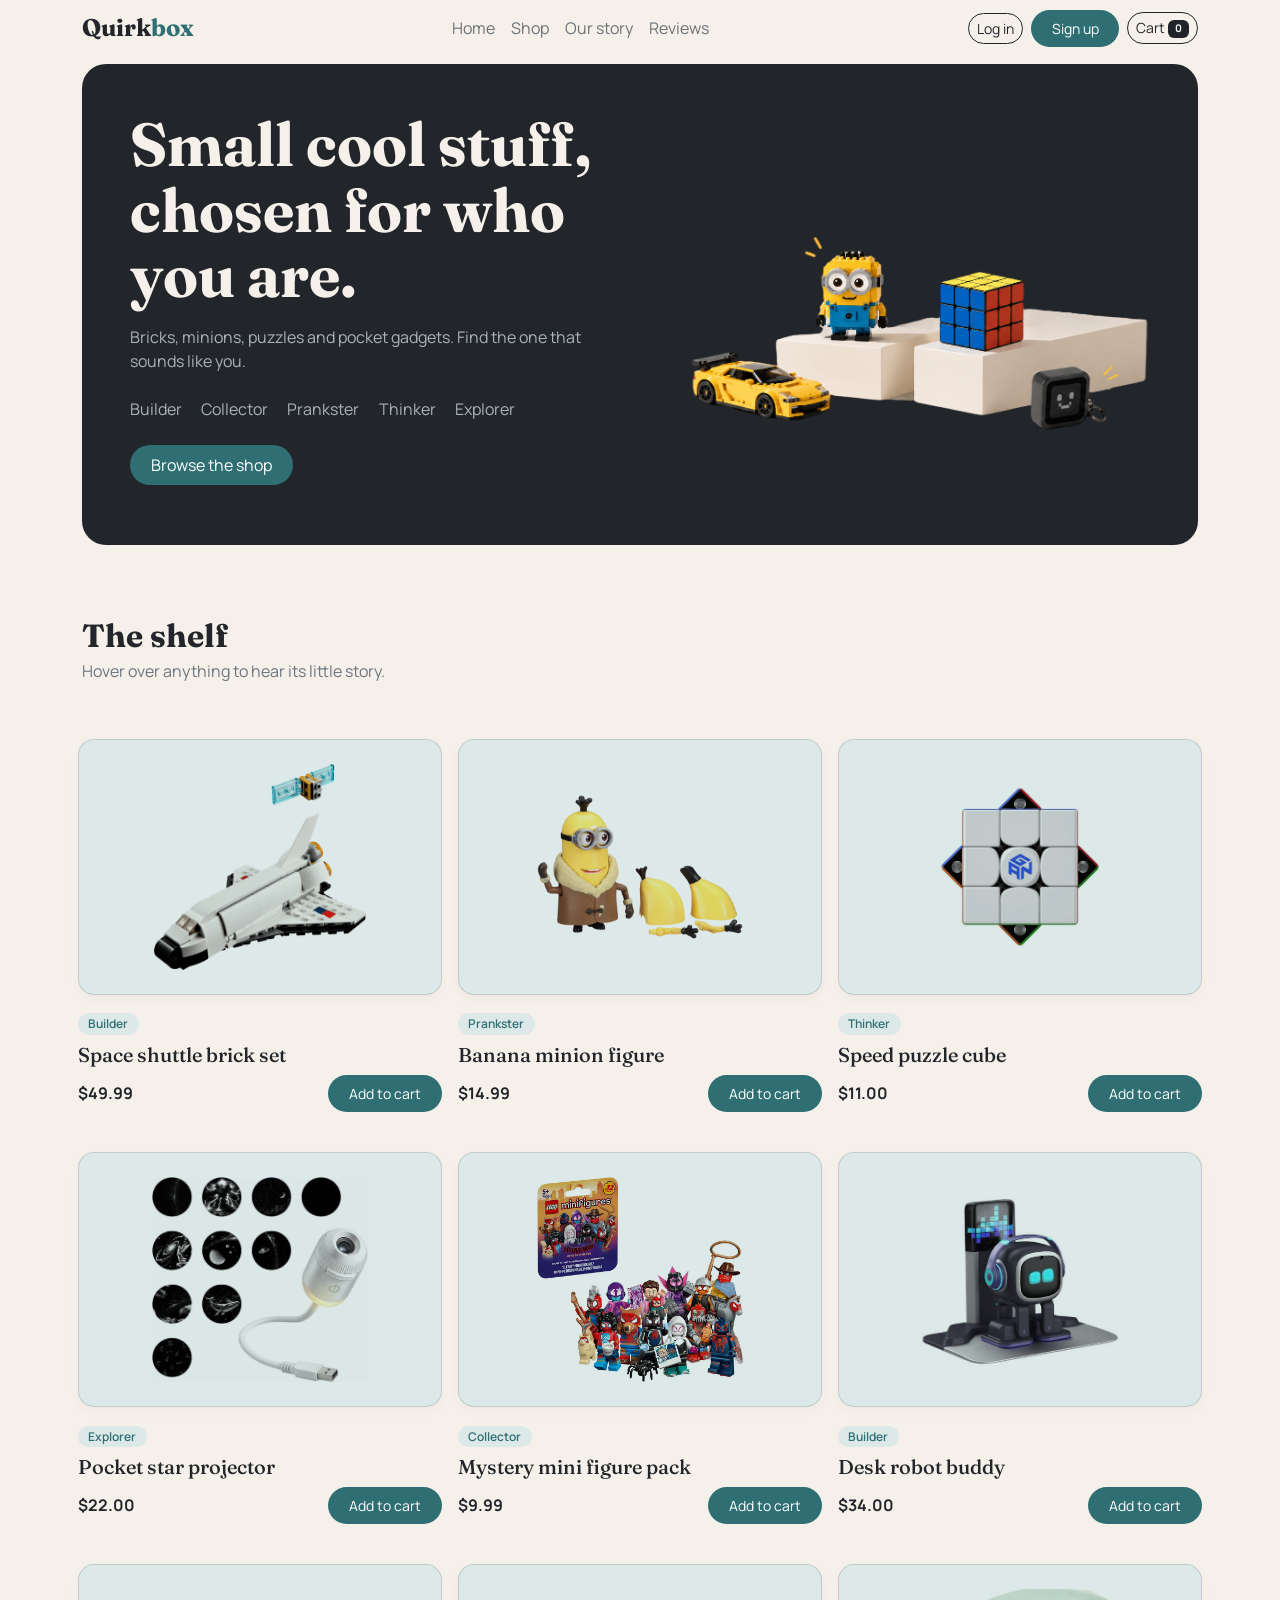
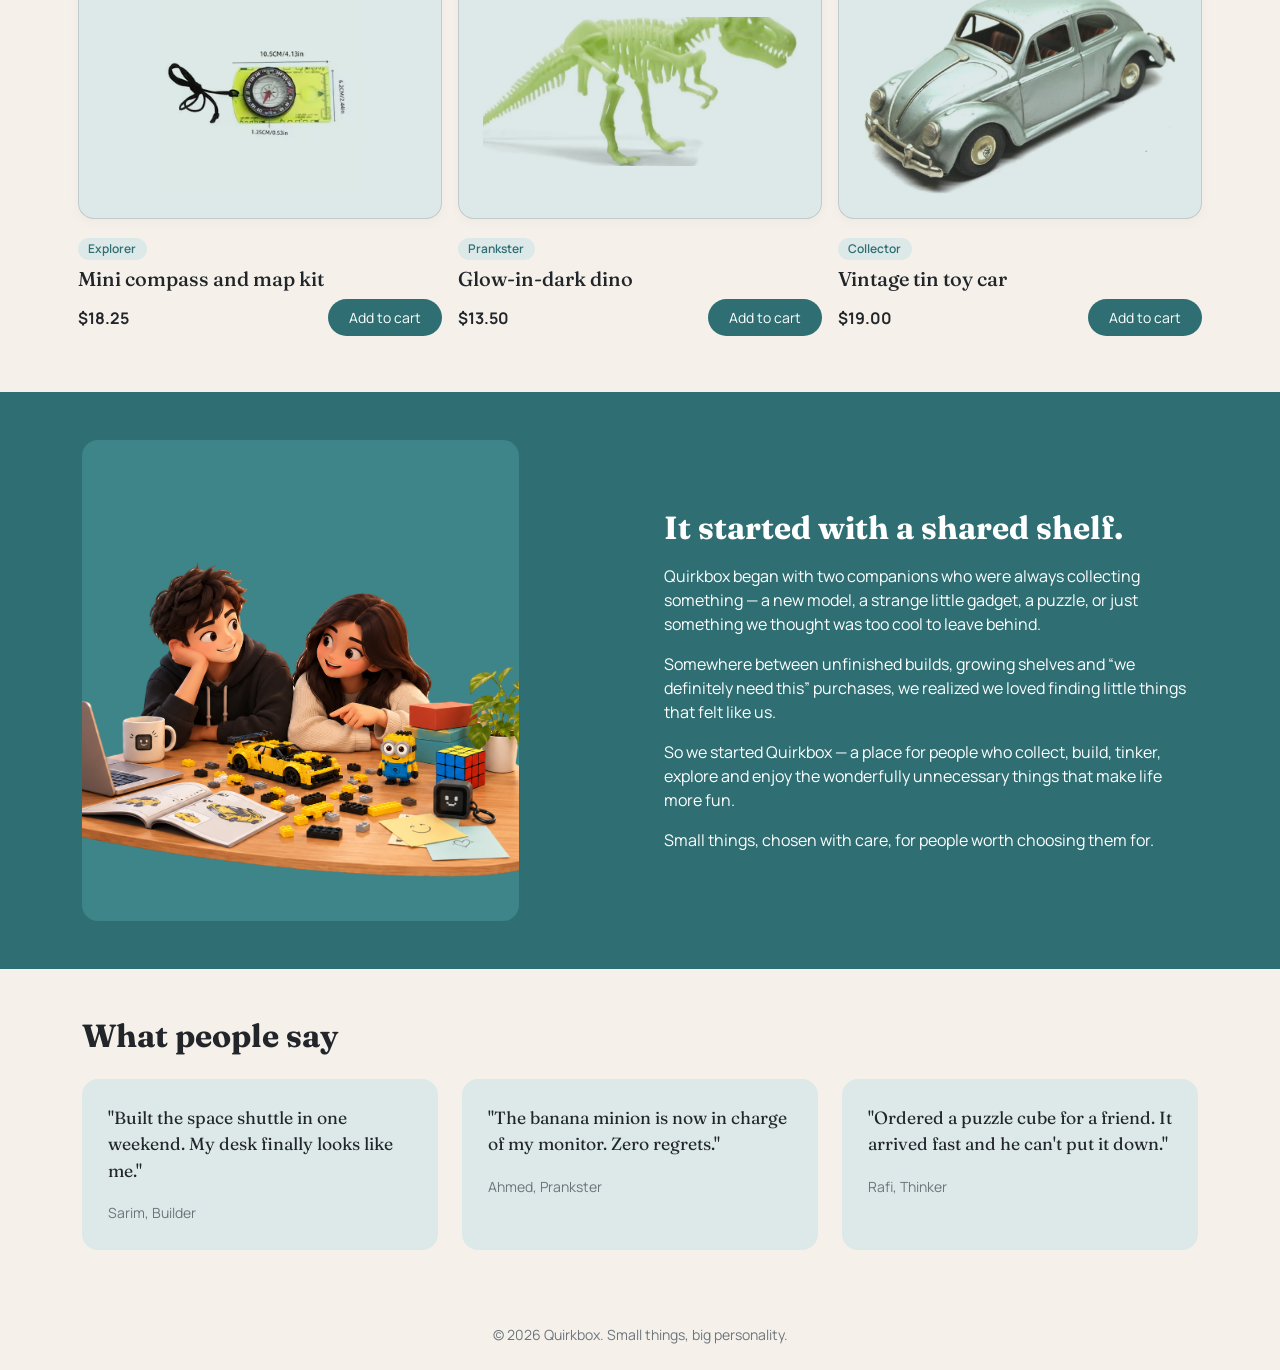
==== Lab 3/Task 2/index.html @ 5db761ca "Added Lab 3 Tasks" ====
<!DOCTYPE html>
<html lang="en">

<head>
  <meta charset="UTF-8">
  <meta name="viewport" content="width=device-width, initial-scale=1">
  <title>Quirkbox - small cool stuff for your personality</title>
  <link href="https://cdn.jsdelivr.net/npm/bootstrap@5.3.3/dist/css/bootstrap.min.css" rel="stylesheet">
  <link
    href="https://fonts.googleapis.com/css2?family=Fraunces:opsz,wght@9..144,500;9..144,700&family=Manrope:wght@400;500;600&display=swap"
    rel="stylesheet">
  <link href="style.css" rel="stylesheet">
</head>

<body>

  <nav class="navbar navbar-expand-md sticky-top">
    <div class="container">
      <a class="brand" href="#home">Quirk<span>box</span></a>
      <button class="navbar-toggler" data-bs-toggle="collapse" data-bs-target="#menu"><span
          class="navbar-toggler-icon"></span></button>
      <div class="collapse navbar-collapse" id="menu">
        <ul class="navbar-nav mx-auto">
          <li class="nav-item"><a class="nav-link" href="#home">Home</a></li>
          <li class="nav-item"><a class="nav-link" href="#shop">Shop</a></li>
          <li class="nav-item"><a class="nav-link" href="#story">Our story</a></li>
          <li class="nav-item"><a class="nav-link" href="#reviews">Reviews</a></li>
        </ul>
        <div class="d-flex align-items-center gap-2">
          <a class="btn btn-line btn-sm" href="login.html">Log in</a>
          <a class="btn btn-ink btn-sm" href="signup.html">Sign up</a>
          <button class="btn btn-line btn-sm" data-bs-toggle="offcanvas" data-bs-target="#cartPanel">Cart <span
              class="badge bg-dark">0</span></button>
        </div>
      </div>
    </div>
  </nav>

  <div class="container mt-2" id="home">
    <header class="hero">
      <div class="row g-0 align-items-stretch">
        <div class="col-lg-6 p-4 p-md-5">
          <h1>Small cool stuff, chosen for who you are.</h1>
          <p class="my-3" style="color:#aab3b6;max-width:30rem">Bricks, minions, puzzles and pocket gadgets. Find the
            one that sounds like you.</p>
          <div class="types mt-4">
            <a href="#shop">Builder</a><a href="#shop">Collector</a><a href="#shop">Prankster</a><a
              href="#shop">Thinker</a><a href="#shop">Explorer</a>
          </div>
          <a href="#shop" class="btn btn-ink mt-4">Browse the shop</a>
        </div>
        <div class="col-lg-6">
          <div class="d-flex align-items-end justify-content-center h-100"><img class="hero-png" src="./img/hero.png"
              alt="Hero image"></div>
        </div>
      </div>
    </header>
  </div>

  <main class="container py-5 mt-4" id="shop">
    <h2 class="mb-1">The shelf</h2>
    <p class="text-secondary mb-5">Hover over anything to hear its little story.</p>
    <div class="row g-4">
      <div class="col-md-6 col-lg-4 p-lg-2">
        <article class="item">
          <div class="ratio img-box" style="--bs-aspect-ratio:70%"><img src="./img/space_shuttle.png"
              alt="Space shuttle brick set">
            <div class="hover-story">Ten thousand bricks, one very patient Saturday.</div>
          </div>
          <div class="pt-3">
            <span class="tag">Builder</span>
            <h3 class="h5 mt-2 mb-2">Space shuttle brick set</h3>
            <div class="d-flex justify-content-between align-items-center">
              <b>$49.99</b>
              <button class="btn btn-ink btn-sm" data-bs-toggle="offcanvas" data-bs-target="#cartPanel">Add to
                cart</button>
            </div>
          </div>
        </article>
      </div>
      <div class="col-md-6 col-lg-4 p-lg-2">
        <article class="item">
          <div class="ratio img-box" style="--bs-aspect-ratio:70%"><img src="./img/banana_minion.avif"
              alt="Banana minion figure">
            <div class="hover-story">Guards your desk and judges your snacks.</div>
          </div>
          <div class="pt-3">
            <span class="tag">Prankster</span>
            <h3 class="h5 mt-2 mb-2">Banana minion figure</h3>
            <div class="d-flex justify-content-between align-items-center">
              <b>$14.99</b>
              <button class="btn btn-ink btn-sm" data-bs-toggle="offcanvas" data-bs-target="#cartPanel">Add to
                cart</button>
            </div>
          </div>
        </article>
      </div>
      <div class="col-md-6 col-lg-4 p-lg-2">
        <article class="item">
          <div class="ratio img-box" style="--bs-aspect-ratio:70%"><img src="./img/speed_cube.webp" alt="Speed puzzle cube">
            <div class="hover-story">Solved in a minute by someone. Not you. Yet.</div>
          </div>
          <div class="pt-3">
            <span class="tag">Thinker</span>
            <h3 class="h5 mt-2 mb-2">Speed puzzle cube</h3>
            <div class="d-flex justify-content-between align-items-center">
              <b>$11.00</b>
              <button class="btn btn-ink btn-sm" data-bs-toggle="offcanvas" data-bs-target="#cartPanel">Add to
                cart</button>
            </div>
          </div>
        </article>
      </div>
      <div class="col-md-6 col-lg-4 p-lg-2">
        <article class="item">
          <div class="ratio img-box" style="--bs-aspect-ratio:70%"><img src="./img/pocket_projector.webp"
              alt="Pocket star projector">
            <div class="hover-story">Turns the ceiling into a road trip at midnight.</div>
          </div>
          <div class="pt-3">
            <span class="tag">Explorer</span>
            <h3 class="h5 mt-2 mb-2">Pocket star projector</h3>
            <div class="d-flex justify-content-between align-items-center">
              <b>$22.00</b>
              <button class="btn btn-ink btn-sm" data-bs-toggle="offcanvas" data-bs-target="#cartPanel">Add to
                cart</button>
            </div>
          </div>
        </article>
      </div>
      <div class="col-md-6 col-lg-4 p-lg-2">
        <article class="item">
          <div class="ratio img-box" style="--bs-aspect-ratio:70%"><img src="./img/mystery minifigure.webp"
              alt="Mystery mini figure pack">
            <div class="hover-story">You never know who's inside until it's too late.</div>
          </div>
          <div class="pt-3">
            <span class="tag">Collector</span>
            <h3 class="h5 mt-2 mb-2">Mystery mini figure pack</h3>
            <div class="d-flex justify-content-between align-items-center">
              <b>$9.99</b>
              <button class="btn btn-ink btn-sm" data-bs-toggle="offcanvas" data-bs-target="#cartPanel">Add to
                cart</button>
            </div>
          </div>
        </article>
      </div>
      <div class="col-md-6 col-lg-4 p-lg-2">
        <article class="item">
          <div class="ratio img-box" style="--bs-aspect-ratio:70%"><img src="./img/desk robot.jpg" alt="Desk robot buddy">
            <div class="hover-story">Silent coworker. Great listener. Never steals lunch.</div>
          </div>
          <div class="pt-3">
            <span class="tag">Builder</span>
            <h3 class="h5 mt-2 mb-2">Desk robot buddy</h3>
            <div class="d-flex justify-content-between align-items-center">
              <b>$34.00</b>
              <button class="btn btn-ink btn-sm" data-bs-toggle="offcanvas" data-bs-target="#cartPanel">Add to
                cart</button>
            </div>
          </div>
        </article>
      </div>
      <div class="col-md-6 col-lg-4 p-lg-2">
        <article class="item">
          <div class="ratio img-box" style="--bs-aspect-ratio:70%"><img src="./img/compass map.avif"
              alt="Mini compass and map kit">
            <div class="hover-story">For people who still trust north over a signal bar.</div>
          </div>
          <div class="pt-3">
            <span class="tag">Explorer</span>
            <h3 class="h5 mt-2 mb-2">Mini compass and map kit</h3>
            <div class="d-flex justify-content-between align-items-center">
              <b>$18.25</b>
              <button class="btn btn-ink btn-sm" data-bs-toggle="offcanvas" data-bs-target="#cartPanel">Add to
                cart</button>
            </div>
          </div>
        </article>
      </div>
      <div class="col-md-6 col-lg-4 p-lg-2">
        <article class="item">
          <div class="ratio img-box" style="--bs-aspect-ratio:70%"><img src="./img/glowing dino.webp"
              alt="Glow-in-dark dino">
            <div class="hover-story">Small roar, big surprise when the lights go out.</div>
          </div>
          <div class="pt-3">
            <span class="tag">Prankster</span>
            <h3 class="h5 mt-2 mb-2">Glow-in-dark dino</h3>
            <div class="d-flex justify-content-between align-items-center">
              <b>$13.50</b>
              <button class="btn btn-ink btn-sm" data-bs-toggle="offcanvas" data-bs-target="#cartPanel">Add to
                cart</button>
            </div>
          </div>
        </article>
      </div>
      <div class="col-md-6 col-lg-4 p-lg-2">
        <article class="item">
          <div class="ratio img-box" style="--bs-aspect-ratio:70%"><img src="./img/vintage car toy.webp"
              alt="Vintage tin toy car">
            <div class="hover-story">Looks like it raced through 1962 and won.</div>
          </div>
          <div class="pt-3">
            <span class="tag">Collector</span>
            <h3 class="h5 mt-2 mb-2">Vintage tin toy car</h3>
            <div class="d-flex justify-content-between align-items-center">
              <b>$19.00</b>
              <button class="btn btn-ink btn-sm" data-bs-toggle="offcanvas" data-bs-target="#cartPanel">Add to
                cart</button>
            </div>
          </div>
        </article>
      </div>
    </div>
  </main>

  <section class="py-5 story-band" id="story">
    <div class="container">
      <div class="row align-items-center g-5">
        <div class="col-lg-5">
          <div class="ratio img-box" style="--bs-aspect-ratio:110%"><img src="./img/story.png" alt="Our story"></div>
        </div>
        <div class="col-lg-6 offset-lg-1">
          <h2>It started with a shared shelf.</h2>
          <p class="mt-3">Quirkbox began with two companions who were always collecting something — a new model, a strange little gadget, a puzzle, or just something we thought was too cool to leave behind.</p>
          <p>Somewhere between unfinished builds, growing shelves and “we definitely need this” purchases, we realized we loved finding little things that felt like us.</p>
          <p class="mt-3">So we started Quirkbox — a place for people who collect, build, tinker, explore and enjoy the wonderfully unnecessary things that make life more fun.</p>
          <p class="mb-0">Small things, chosen with care, for people worth choosing them for.</p>
        </div>
      </div>
    </div>
  </section>

  <section class="py-5" id="reviews">
    <div class="container">
      <h2 class="mb-4">What people say</h2>
      <div class="row g-4">
        <div class="col-md-4">
          <div class="review">
            <p>"Built the space shuttle in one weekend. My desk finally looks like me."</p><small
              class="text-secondary">Sarim, Builder</small>
          </div>
        </div>
        <div class="col-md-4">
          <div class="review">
            <p>"The banana minion is now in charge of my monitor. Zero regrets."</p><small class="text-secondary">Ahmed,
              Prankster</small>
          </div>
        </div>
        <div class="col-md-4">
          <div class="review">
            <p>"Ordered a puzzle cube for a friend. It arrived fast and he can't put it down."</p><small
              class="text-secondary">Rafi, Thinker</small>
          </div>
        </div>
      </div>
    </div>
  </section>

  <footer class="py-4 text-center text-secondary"><small>&copy; 2026 Quirkbox. Small things, big personality.</small>
  </footer>

  <div class="offcanvas offcanvas-end" id="cartPanel">
    <div class="offcanvas-header">
      <h3 class="m-0">Your cart</h3><button class="btn-close" data-bs-dismiss="offcanvas"></button>
    </div>
    <div class="offcanvas-body d-flex flex-column">
      <div class="flex-grow-1">
        <p class="text-secondary mt-3">Your cart is empty. Pick something from the shelf.</p>
      </div>
      <div class="border-top pt-3">
        <div class="d-flex justify-content-between fs-5 mb-3"><span>Total</span><b>$0.00</b></div>
        <button class="btn btn-ink w-100" data-bs-toggle="modal" data-bs-target="#checkoutModal">Checkout</button>
      </div>
    </div>
  </div>

  <div class="modal fade" id="checkoutModal" tabindex="-1">
    <div class="modal-dialog modal-dialog-centered">
      <div class="modal-content">
        <div class="modal-header border-0">
          <h3 class="m-0">Checkout</h3><button class="btn-close" data-bs-dismiss="modal"></button>
        </div>
        <form class="modal-body">
          <input class="form-control mb-3" placeholder="Full name" required>
          <input class="form-control mb-3" placeholder="Street address" required>
          <input class="form-control mb-3" placeholder="City" required>
          <select class="form-select mb-3">
            <option>Cash on delivery</option>
            <option>Card</option>
            <option>UPI</option>
          </select>
          <div class="d-flex justify-content-between fs-5 mb-3"><span>Total</span><b>$0.00</b></div>
          <button class="btn btn-ink w-100">Place order</button>
        </form>
      </div>
    </div>
  </div>

  <script src="https://cdn.jsdelivr.net/npm/bootstrap@5.3.3/dist/js/bootstrap.bundle.min.js"></script>
</body>

</html>
---- Lab 3/Task 2/style.css ----
:root {
  --bg: #f5f1ea;
  --ink: #22262b;
  --teal: #2f6f73;
  --ice: #dde9e8;
  --muted: #6c7176;
}

html {
  scroll-behavior: smooth;
}

body {
  font-family: 'Manrope', sans-serif;
  background: var(--bg);
  color: var(--ink);
}

h1,
h2,
h3,
.h5,
.brand,
.story {
  font-family: 'Fraunces', serif;
}

h1,
h2,
h3,
.brand {
  font-weight: 700;
}

.navbar {
  background: var(--bg);
}

.brand {
  font-size: 1.5rem;
  color: var(--ink);
  text-decoration: none;
}

.brand span {
  color: var(--teal);
}

.nav-link {
  color: var(--muted);
}

.nav-link:hover {
  color: var(--teal);
}

.btn-ink {
  background: var(--teal);
  color: #fff;
  border-radius: 50rem;
  padding: .5rem 1.3rem;
  border: 0;
  transition: background 0.2s;
}

.btn-ink:hover {
  background: var(--ink);
  color: #fff;
}

.btn-line {
  border: 1px solid var(--ink);
  border-radius: 50rem;
  color: var(--ink);
  background: transparent;
  transition: all 0.2s;
}

.btn-line:hover {
  background: var(--ink);
  color: #fff;
}

.img-box {
  background: var(--ice);
  border-radius: 1rem;
  overflow: hidden;
}

.img-box img {
  width: 100%;
  height: 100%;
  object-fit: cover;
  transition: transform 0.4s ease;
}

.item .img-box {
  border: 1px solid rgba(34, 38, 43, 0.15);
}

.item .img-box img {
  object-fit: contain;
  padding: 1.5rem;
  mix-blend-mode: multiply;
}

.cart-img {
  width: 56px;
  flex-shrink: 0;
  border-radius: .6rem;
}

.hero {
  background: var(--ink);
  color: var(--bg);
  border-radius: 1.5rem;
  overflow: hidden;
}

.hero h1 {
  font-size: clamp(2.2rem, 5vw, 3.8rem);
  line-height: 1.08;
}

.types a {
  color: #aab3b6;
  text-decoration: none;
  border-bottom: 2px solid transparent;
  margin-right: 1.2rem;
  transition: all 0.2s;
}

.types a:hover {
  color: #fff;
  border-color: #6fc3c7;
}

.tag {
  font-size: .75rem;
  color: var(--teal);
  background: var(--ice);
  border-radius: 50rem;
  padding: .15rem .65rem;
  font-weight: 600;
}

.item {
  transition: transform 0.3s ease;
  cursor: pointer;
}

.item:hover {
  transform: translateY(-4px);
}

.item .img-box {
  position: relative;
  box-shadow: 0 4px 12px rgba(0, 0, 0, 0.03);
  transition: box-shadow 0.3s ease;
}

.item:hover .img-box {
  box-shadow: 0 12px 24px rgba(34, 38, 43, 0.15);
}

.item:hover .img-box img {
  transform: scale(1.05);
}

/* Centered Hover Story */
.hover-story {
  position: absolute;
  inset: 0;
  display: flex;
  align-items: center;
  justify-content: center;
  text-align: center;
  padding: 1.5rem;
  background: rgba(34, 38, 43, .9);
  color: var(--bg);
  font-family: 'Fraunces', serif;
  font-style: italic;
  opacity: 0;
  transform: translateY(12px);
  transition: opacity .3s ease, transform .3s ease;
}

.item:hover .hover-story,
.item:focus-within .hover-story {
  opacity: 1;
  transform: none;
}

.hero-png {
  width: 100%;
  max-height: 580px;
  object-fit: contain;
  padding: 1.5rem;
}

.story-band {
  background: var(--teal);
  color: #fff;
}

.story-band .img-box {
  background: #3d8589;
}

.auth-side {
  background: var(--teal);
  color: #fff;
  border-radius: 1.5rem;
}

.auth-side .img-box {
  background: #3d8589;
}

.auth-card {
  background: var(--ice);
  border-radius: 1.5rem;
}

.offcanvas {
  background-color: var(--bg) !important;
}

.modal-content {
  border: 0;
  border-radius: 1.25rem;
  background-color: var(--ice);
}

.review {
  background: var(--ice);
  border-radius: 1rem;
  padding: 1.6rem;
  height: 100%;
}

.review p {
  font-family: 'Fraunces', serif;
  font-size: 1.1rem;
}

.form-control:focus,
.form-select:focus {
  box-shadow: 0 0 0 .2rem var(--ice);
  border-color: var(--teal);
}
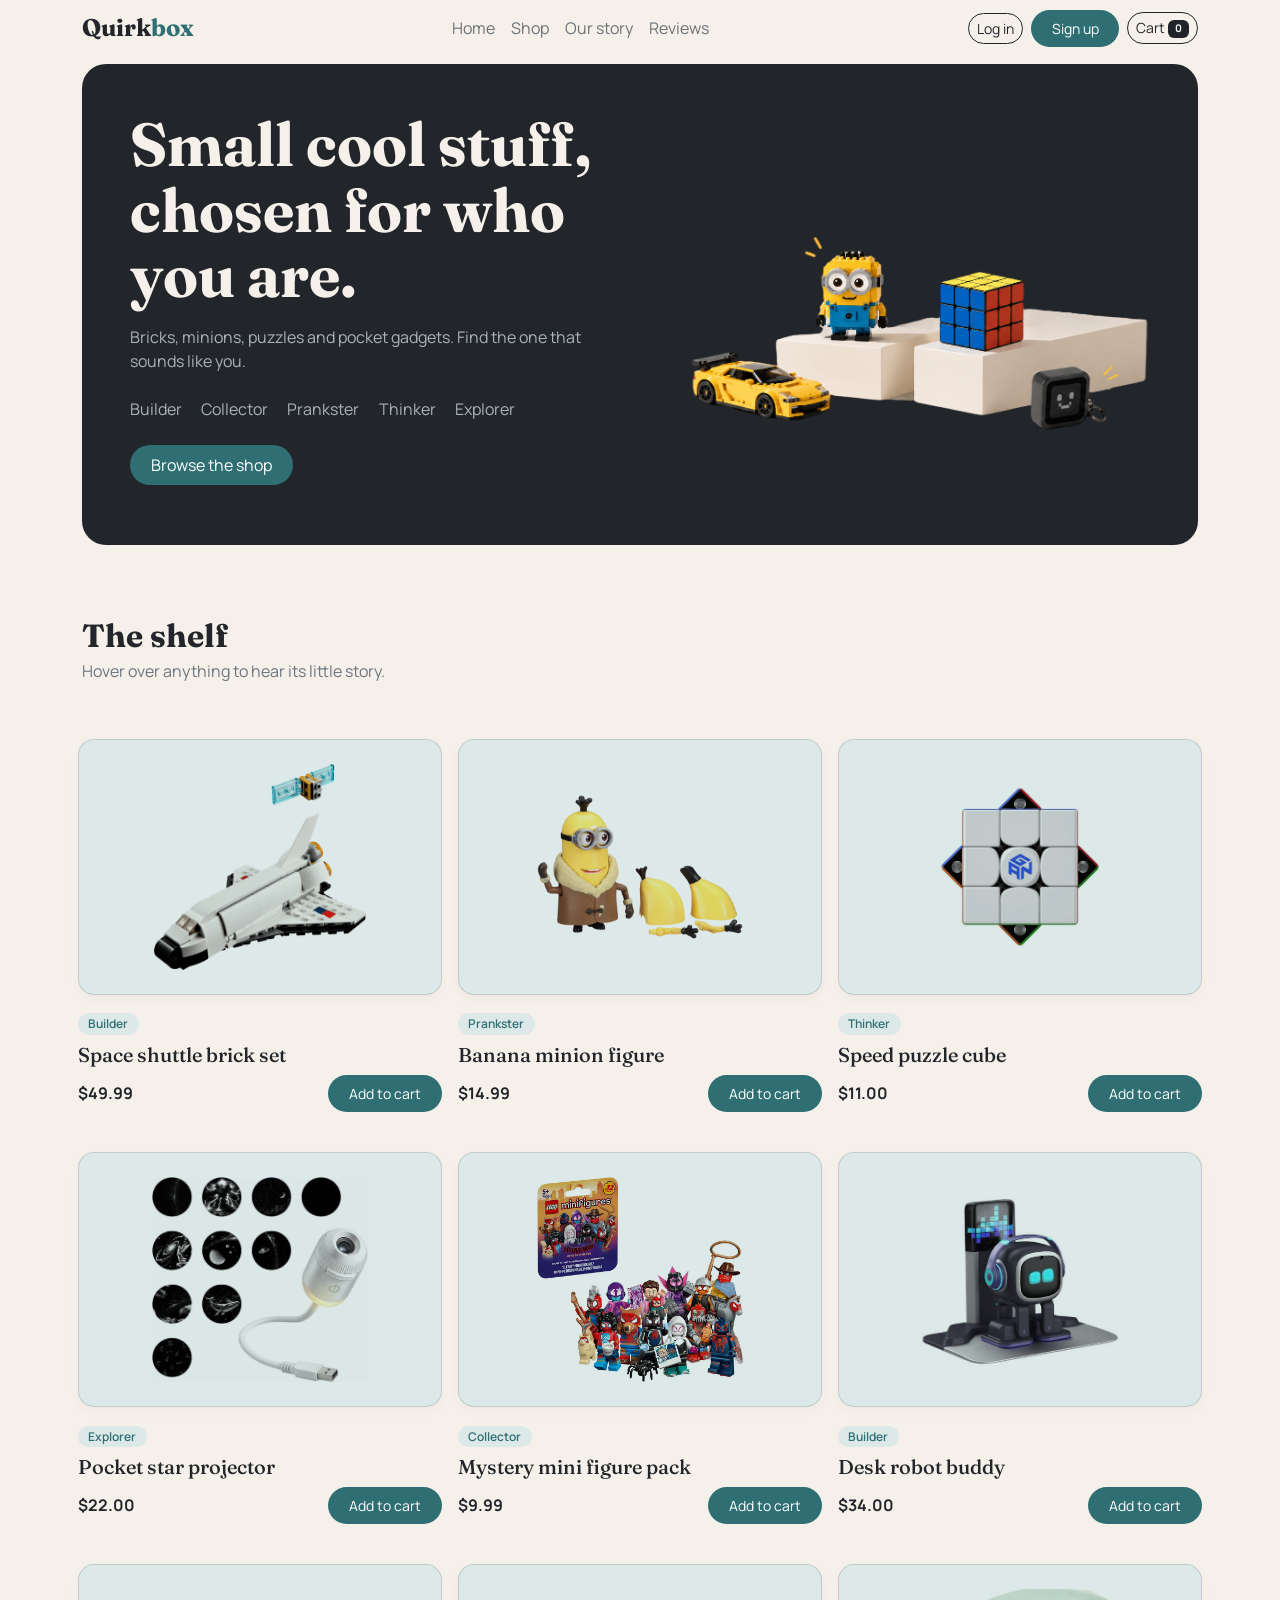
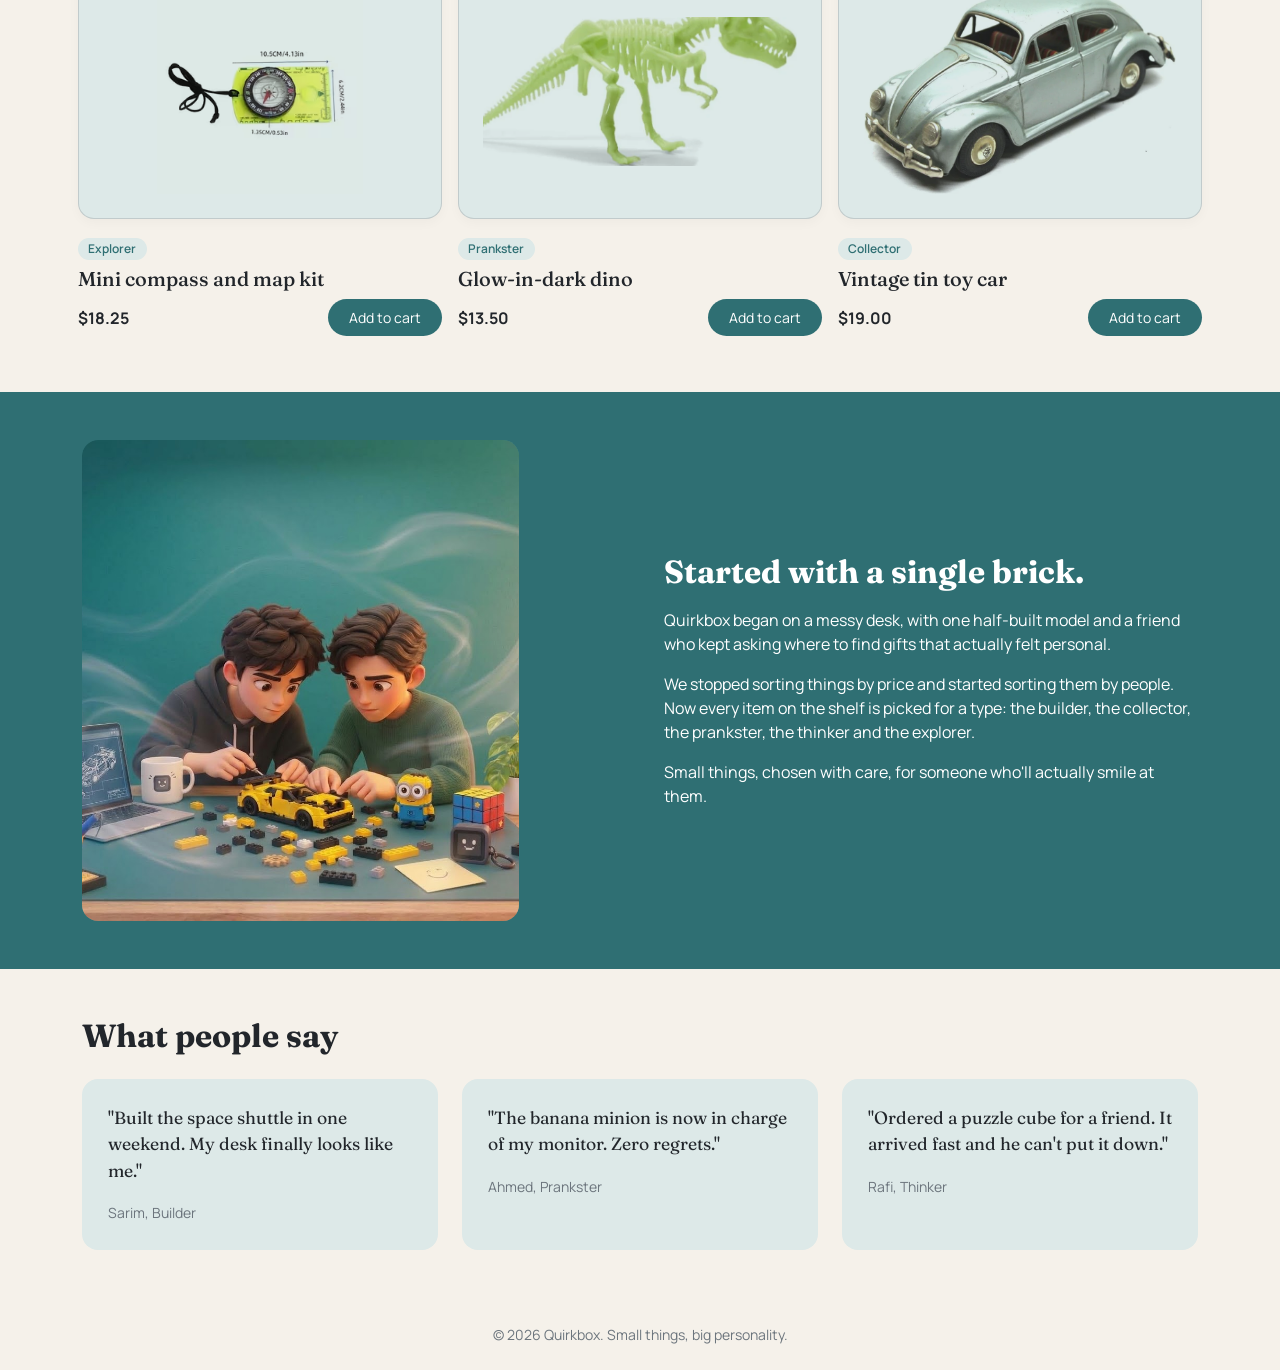
==== commit a1b25cef: "Task 4 added" ====
--- a/Lab 3/Task 2/index.html
+++ b/Lab 3/Task 2/index.html
@@ -219,14 +219,13 @@
     <div class="container">
       <div class="row align-items-center g-5">
         <div class="col-lg-5">
-          <div class="ratio img-box" style="--bs-aspect-ratio:110%"><img src="./img/story.png" alt="Our story"></div>
+          <div class="ratio img-box" style="--bs-aspect-ratio:110%"><img src="Gemini_Generated_Image_1ppnm1ppnm1ppnm1.jpg" alt="Our story"></div>
         </div>
         <div class="col-lg-6 offset-lg-1">
-          <h2>It started with a shared shelf.</h2>
-          <p class="mt-3">Quirkbox began with two companions who were always collecting something — a new model, a strange little gadget, a puzzle, or just something we thought was too cool to leave behind.</p>
-          <p>Somewhere between unfinished builds, growing shelves and “we definitely need this” purchases, we realized we loved finding little things that felt like us.</p>
-          <p class="mt-3">So we started Quirkbox — a place for people who collect, build, tinker, explore and enjoy the wonderfully unnecessary things that make life more fun.</p>
-          <p class="mb-0">Small things, chosen with care, for people worth choosing them for.</p>
+          <h2>Started with a single brick.</h2>
+          <p class="mt-3">Quirkbox began on a messy desk, with one half-built model and a friend who kept asking where to find gifts that actually felt personal.</p>
+          <p>We stopped sorting things by price and started sorting them by people. Now every item on the shelf is picked for a type: the builder, the collector, the prankster, the thinker and the explorer.</p>
+          <p class="mb-0">Small things, chosen with care, for someone who'll actually smile at them.</p>
         </div>
       </div>
     </div>
